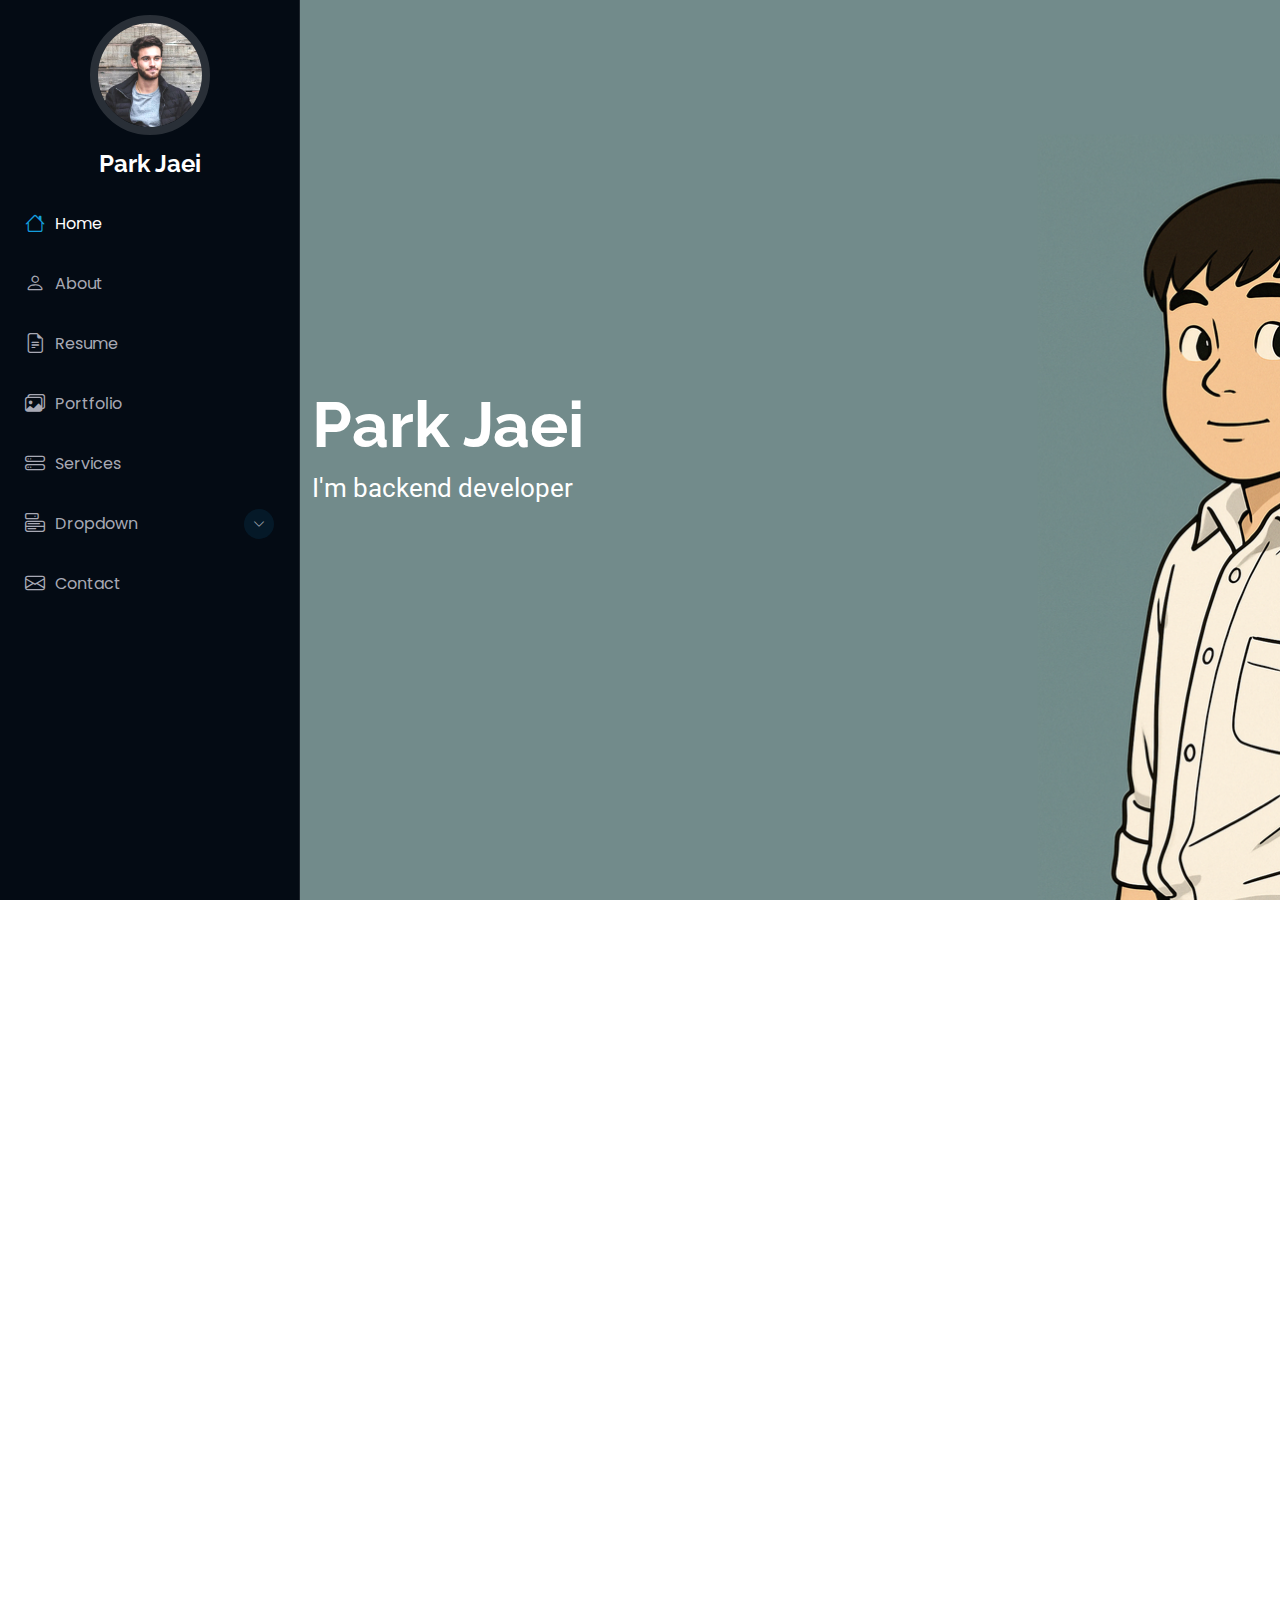
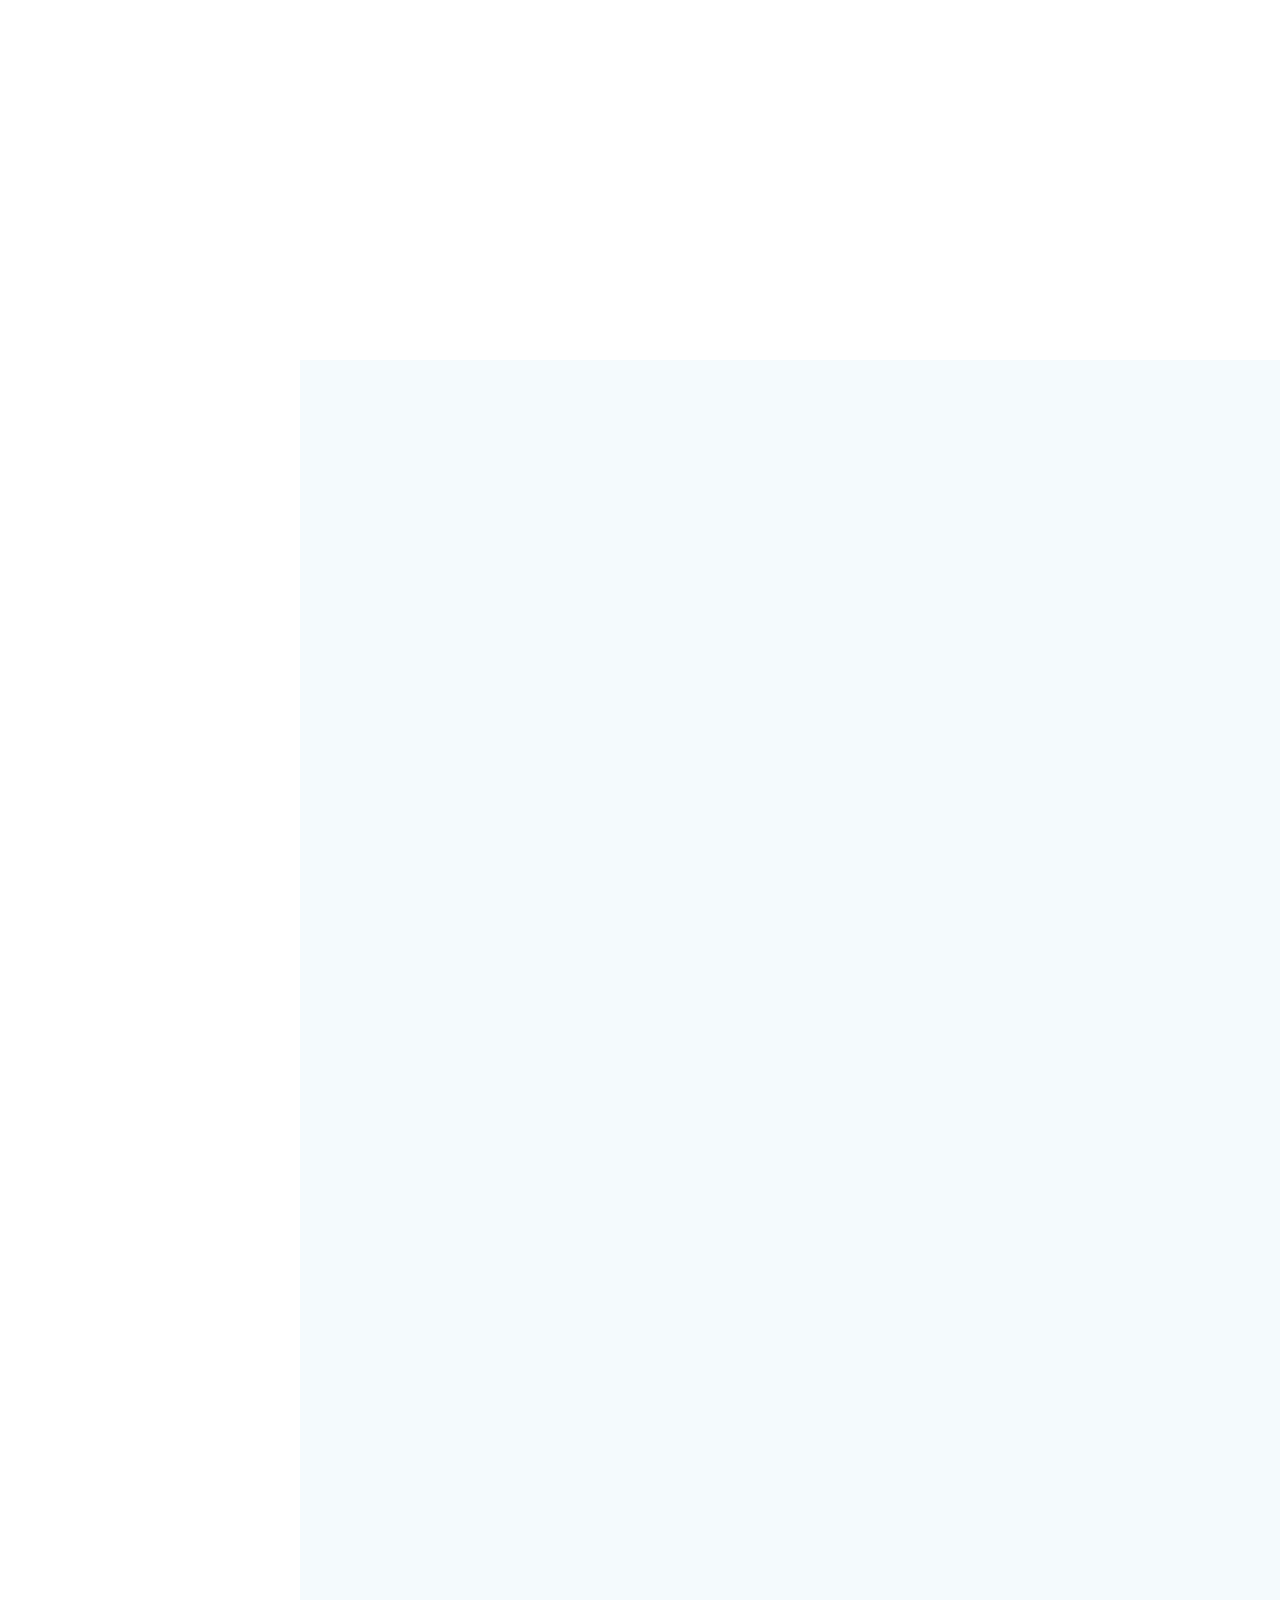
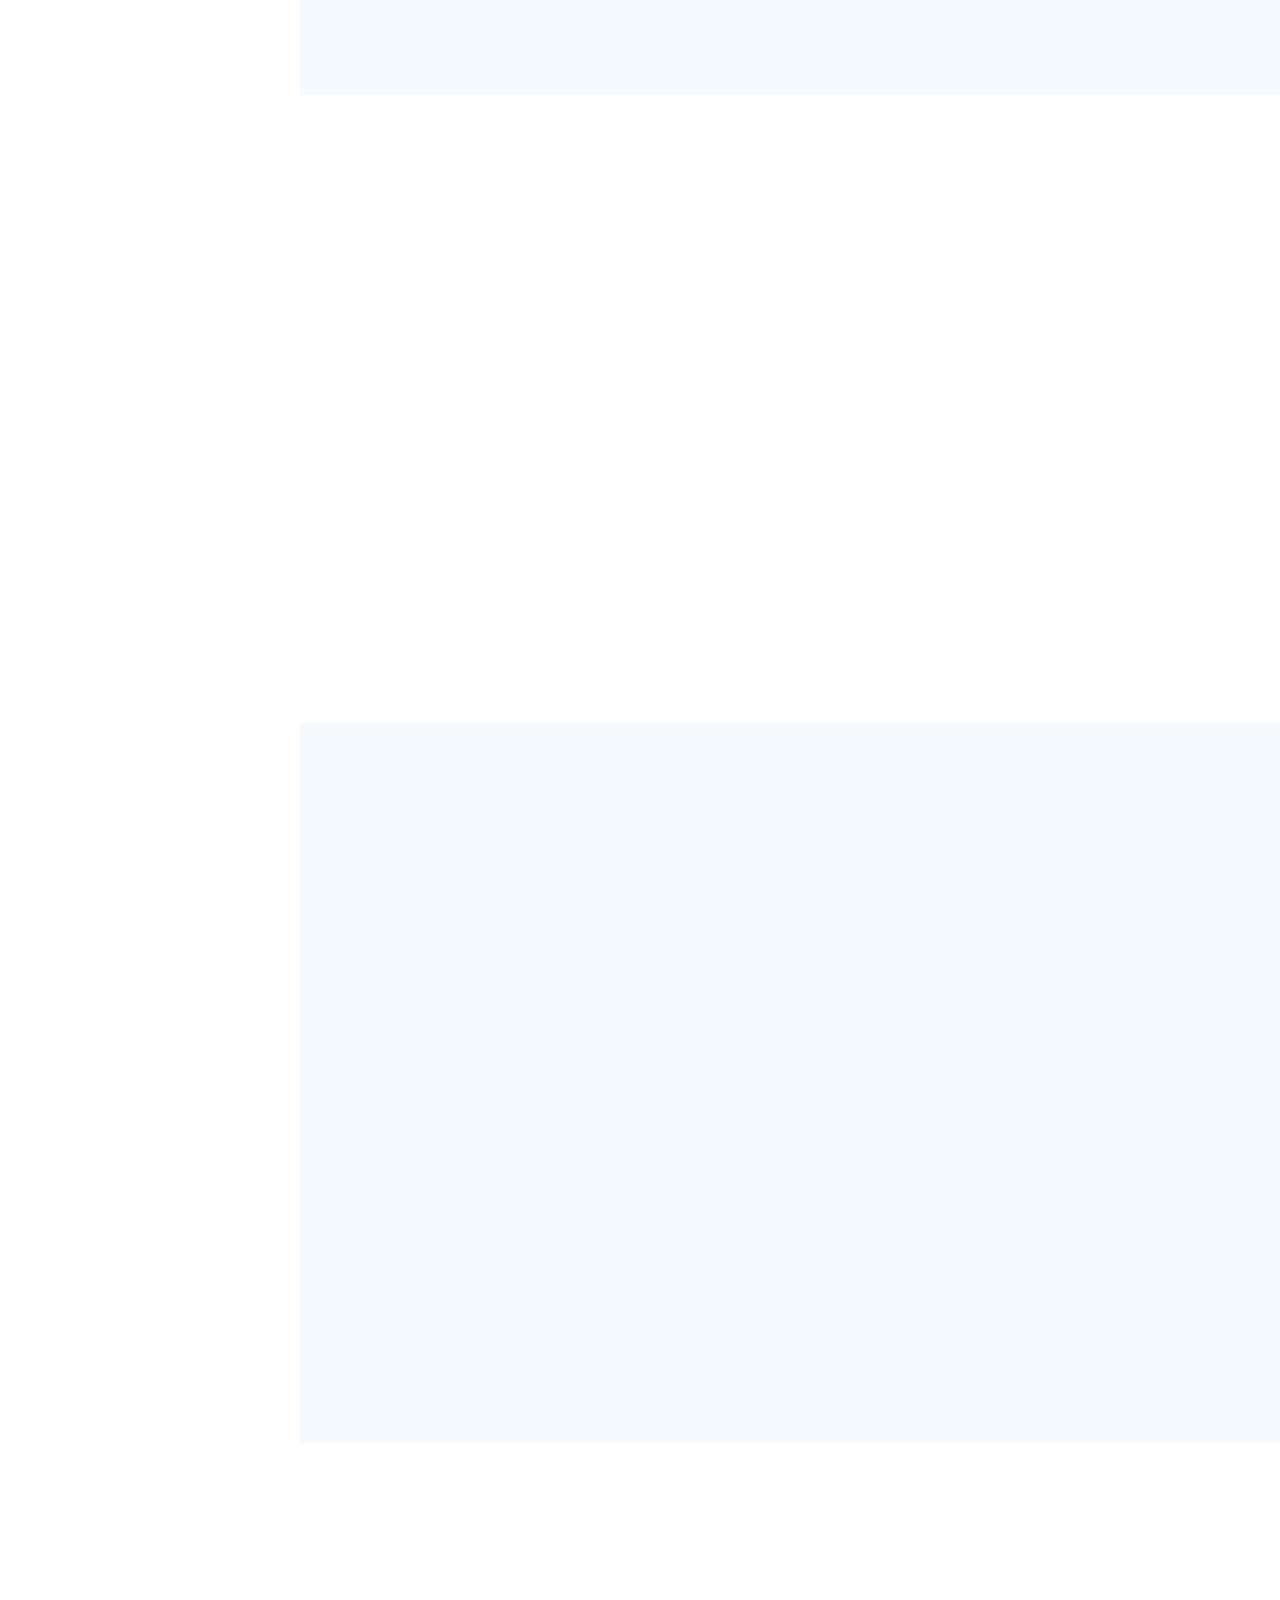
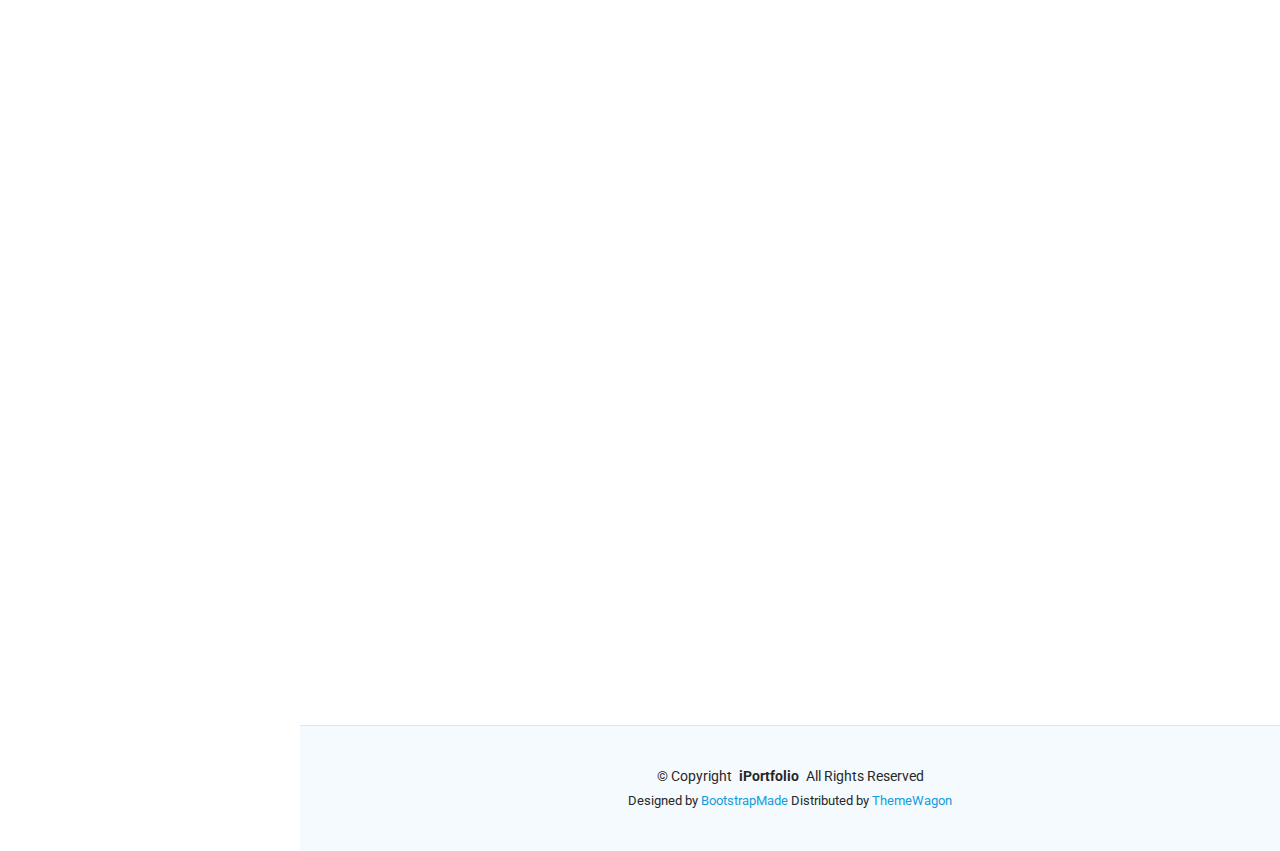
==== index.html @ b0cdedd5 "first commit" ====
<!DOCTYPE html>
<html lang="en">

<head>
  <meta charset="utf-8">
  <meta content="width=device-width, initial-scale=1.0" name="viewport">
  <title>Index - iPortfolio Bootstrap Template</title>
  <meta content="" name="description">
  <meta content="" name="keywords">

  <!-- Favicons -->
  <link href="assets/img/favicon.png" rel="icon">

  <!-- Fonts -->
  <link href="https://fonts.googleapis.com" rel="preconnect">
  <link href="https://fonts.gstatic.com" rel="preconnect" crossorigin>
  <link href="https://fonts.googleapis.com/css2?family=Roboto:ital,wght@0,100;0,300;0,400;0,500;0,700;0,900;1,100;1,300;1,400;1,500;1,700;1,900&family=Poppins:ital,wght@0,100;0,200;0,300;0,400;0,500;0,600;0,700;0,800;0,900;1,100;1,200;1,300;1,400;1,500;1,600;1,700;1,800;1,900&family=Raleway:ital,wght@0,100;0,200;0,300;0,400;0,500;0,600;0,700;0,800;0,900;1,100;1,200;1,300;1,400;1,500;1,600;1,700;1,800;1,900&display=swap" rel="stylesheet">

  <!-- Vendor CSS Files -->
  <link href="assets/vendor/bootstrap/css/bootstrap.min.css" rel="stylesheet">
  <link href="assets/vendor/bootstrap-icons/bootstrap-icons.css" rel="stylesheet">
  <link href="assets/vendor/aos/aos.css" rel="stylesheet">
  <link href="assets/vendor/glightbox/css/glightbox.min.css" rel="stylesheet">
  <link href="assets/vendor/swiper/swiper-bundle.min.css" rel="stylesheet">

  <!-- Main CSS File -->
  <link href="assets/css/main.css" rel="stylesheet">

  <!-- =======================================================
  * Template Name: iPortfolio
  * Template URL: https://bootstrapmade.com/iportfolio-bootstrap-portfolio-websites-template/
  * Updated: Jun 29 2024 with Bootstrap v5.3.3
  * Author: BootstrapMade.com
  * License: https://bootstrapmade.com/license/
  ======================================================== -->
</head>

<body class="index-page">

  <header id="header" class="header dark-background d-flex flex-column">
    <i class="header-toggle d-xl-none bi bi-list"></i>

    <div class="profile-img">
      <img src="assets/img/my-profile-img.jpg" alt="" class="img-fluid rounded-circle">
    </div>

    <a href="index.html" class="logo d-flex align-items-center justify-content-center">
      <!-- Uncomment the line below if you also wish to use an image logo -->
      <!-- <img src="assets/img/logo.png" alt=""> -->
      <h1 class="sitename">Park Jaei</h1>
    </a>

    <!--<div class="social-links text-center">
      <a href="#" class="twitter"><i class="bi bi-twitter-x"></i></a>
      <a href="#" class="facebook"><i class="bi bi-facebook"></i></a>
      <a href="#" class="instagram"><i class="bi bi-instagram"></i></a>
      <a href="#" class="google-plus"><i class="bi bi-skype"></i></a>
      <a href="#" class="linkedin"><i class="bi bi-linkedin"></i></a>
    </div>-->

    <nav id="navmenu" class="navmenu">
      <ul>
        <li><a href="#hero" class="active"><i class="bi bi-house navicon"></i>Home</a></li>
        <li><a href="#about"><i class="bi bi-person navicon"></i> About</a></li>
        <li><a href="#resume"><i class="bi bi-file-earmark-text navicon"></i> Resume</a></li>
        <li><a href="#portfolio"><i class="bi bi-images navicon"></i> Portfolio</a></li>
        <li><a href="#services"><i class="bi bi-hdd-stack navicon"></i> Services</a></li>
        <li class="dropdown"><a href="#"><i class="bi bi-menu-button navicon"></i> <span>Dropdown</span> <i class="bi bi-chevron-down toggle-dropdown"></i></a>
          <ul>
            <li><a href="#">Dropdown 1</a></li>
            <li class="dropdown"><a href="#"><span>Deep Dropdown</span> <i class="bi bi-chevron-down toggle-dropdown"></i></a>
              <ul>
                <li><a href="#">Deep Dropdown 1</a></li>
                <li><a href="#">Deep Dropdown 2</a></li>
                <li><a href="#">Deep Dropdown 3</a></li>
                <li><a href="#">Deep Dropdown 4</a></li>
                <li><a href="#">Deep Dropdown 5</a></li>
              </ul>
            </li>
            <li><a href="#">Dropdown 2</a></li>
            <li><a href="#">Dropdown 3</a></li>
            <li><a href="#">Dropdown 4</a></li>
          </ul>
        </li>
        <li><a href="#contact"><i class="bi bi-envelope navicon"></i> Contact</a></li>
      </ul>
    </nav>

  </header>

  <main class="main">

    <!-- Hero Section -->
    <section id="hero" class="hero section dark-background">

      <img src="assets/img/background.png" alt="" data-aos="" class="">

      <div class="container" data-aos="" data-aos-delay="">
        <h2>Park Jaei</h2>
        <p>I'm backend developer<p>
      </div>

    </section><!-- /Hero Section -->

    <!-- About Section -->
    <section id="about" class="about section">

      <!-- Section Title -->
      <div class="container section-title" data-aos="fade-up">
        <h2>About</h2>
        <p>Magnam dolores commodi suscipit. Necessitatibus eius consequatur ex aliquid fuga eum quidem. Sit sint consectetur velit. Quisquam quos quisquam cupiditate. Et nemo qui impedit suscipit alias ea. Quia fugiat sit in iste officiis commodi quidem hic quas.</p>
      </div><!-- End Section Title -->

      <div class="container" data-aos="fade-up" data-aos-delay="100">

        <div class="row gy-4 justify-content-center">
          <div class="col-lg-4">
            <img src="assets/img/my-profile-img.jpg" class="img-fluid" alt="">
          </div>
          <div class="col-lg-8 content">
            <h2>UI/UX Designer &amp; Web Developer.</h2>
            <p class="fst-italic py-3">
              Lorem ipsum dolor sit amet, consectetur adipiscing elit, sed do eiusmod tempor incididunt ut labore et dolore
              magna aliqua.
            </p>
            <div class="row">
              <div class="col-lg-6">
                <ul>
                  <li><i class="bi bi-chevron-right"></i> <strong>Birthday:</strong> <span>1 May 1995</span></li>
                  <li><i class="bi bi-chevron-right"></i> <strong>Website:</strong> <span>www.example.com</span></li>
                  <li><i class="bi bi-chevron-right"></i> <strong>Phone:</strong> <span>+123 456 7890</span></li>
                  <li><i class="bi bi-chevron-right"></i> <strong>City:</strong> <span>New York, USA</span></li>
                </ul>
              </div>
              <div class="col-lg-6">
                <ul>
                  <li><i class="bi bi-chevron-right"></i> <strong>Age:</strong> <span>30</span></li>
                  <li><i class="bi bi-chevron-right"></i> <strong>Degree:</strong> <span>Master</span></li>
                  <li><i class="bi bi-chevron-right"></i> <strong>Email:</strong> <span>email@example.com</span></li>
                  <li><i class="bi bi-chevron-right"></i> <strong>Freelance:</strong> <span>Available</span></li>
                </ul>
              </div>
            </div>
            <p class="py-3">
              Officiis eligendi itaque labore et dolorum mollitia officiis optio vero. Quisquam sunt adipisci omnis et ut. Nulla accusantium dolor incidunt officia tempore. Et eius omnis.
              Cupiditate ut dicta maxime officiis quidem quia. Sed et consectetur qui quia repellendus itaque neque.
            </p>
          </div>
        </div>

      </div>

    </section><!-- /About Section -->

    <!-- Stats Section -->
    <section id="stats" class="stats section">

      <div class="container" data-aos="fade-up" data-aos-delay="100">

        <div class="row gy-4">

          <div class="col-lg-3 col-md-6">
            <div class="stats-item">
              <i class="bi bi-emoji-smile"></i>
              <span data-purecounter-start="0" data-purecounter-end="232" data-purecounter-duration="1" class="purecounter"></span>
              <p><strong>Happy Clients</strong> <span>consequuntur quae</span></p>
            </div>
          </div><!-- End Stats Item -->

          <div class="col-lg-3 col-md-6">
            <div class="stats-item">
              <i class="bi bi-journal-richtext"></i>
              <span data-purecounter-start="0" data-purecounter-end="521" data-purecounter-duration="1" class="purecounter"></span>
              <p><strong>Projects</strong> <span>adipisci atque cum quia aut</span></p>
            </div>
          </div><!-- End Stats Item -->

          <div class="col-lg-3 col-md-6">
            <div class="stats-item">
              <i class="bi bi-headset"></i>
              <span data-purecounter-start="0" data-purecounter-end="1453" data-purecounter-duration="1" class="purecounter"></span>
              <p><strong>Hours Of Support</strong> <span>aut commodi quaerat</span></p>
            </div>
          </div><!-- End Stats Item -->

          <div class="col-lg-3 col-md-6">
            <div class="stats-item">
              <i class="bi bi-people"></i>
              <span data-purecounter-start="0" data-purecounter-end="32" data-purecounter-duration="1" class="purecounter"></span>
              <p><strong>Hard Workers</strong> <span>rerum asperiores dolor</span></p>
            </div>
          </div><!-- End Stats Item -->

        </div>

      </div>

    </section><!-- /Stats Section -->

    <!-- Skills Section -->
    <section id="skills" class="skills section light-background">

      <!-- Section Title -->
      <div class="container section-title" data-aos="fade-up">
        <h2>Skills</h2>
        <p>Necessitatibus eius consequatur ex aliquid fuga eum quidem sint consectetur velit</p>
      </div><!-- End Section Title -->

      <div class="container" data-aos="fade-up" data-aos-delay="100">

        <div class="row skills-content skills-animation">

          <div class="col-lg-6">

            <div class="progress">
              <span class="skill"><span>HTML</span> <i class="val">100%</i></span>
              <div class="progress-bar-wrap">
                <div class="progress-bar" role="progressbar" aria-valuenow="100" aria-valuemin="0" aria-valuemax="100"></div>
              </div>
            </div><!-- End Skills Item -->

            <div class="progress">
              <span class="skill"><span>CSS</span> <i class="val">90%</i></span>
              <div class="progress-bar-wrap">
                <div class="progress-bar" role="progressbar" aria-valuenow="90" aria-valuemin="0" aria-valuemax="100"></div>
              </div>
            </div><!-- End Skills Item -->

            <div class="progress">
              <span class="skill"><span>JavaScript</span> <i class="val">75%</i></span>
              <div class="progress-bar-wrap">
                <div class="progress-bar" role="progressbar" aria-valuenow="75" aria-valuemin="0" aria-valuemax="100"></div>
              </div>
            </div><!-- End Skills Item -->

          </div>

          <div class="col-lg-6">

            <div class="progress">
              <span class="skill"><span>PHP</span> <i class="val">80%</i></span>
              <div class="progress-bar-wrap">
                <div class="progress-bar" role="progressbar" aria-valuenow="80" aria-valuemin="0" aria-valuemax="100"></div>
              </div>
            </div><!-- End Skills Item -->

            <div class="progress">
              <span class="skill"><span>WordPress/CMS</span> <i class="val">90%</i></span>
              <div class="progress-bar-wrap">
                <div class="progress-bar" role="progressbar" aria-valuenow="90" aria-valuemin="0" aria-valuemax="100"></div>
              </div>
            </div><!-- End Skills Item -->

            <div class="progress">
              <span class="skill"><span>Photoshop</span> <i class="val">55%</i></span>
              <div class="progress-bar-wrap">
                <div class="progress-bar" role="progressbar" aria-valuenow="55" aria-valuemin="0" aria-valuemax="100"></div>
              </div>
            </div><!-- End Skills Item -->

          </div>

        </div>

      </div>

    </section><!-- /Skills Section -->

    <!-- Resume Section -->
    <section id="resume" class="resume section">

      <!-- Section Title -->
      <div class="container section-title" data-aos="fade-up">
        <h2>Resume</h2>
        <p>Magnam dolores commodi suscipit. Necessitatibus eius consequatur ex aliquid fuga eum quidem. Sit sint consectetur velit. Quisquam quos quisquam cupiditate. Et nemo qui impedit suscipit alias ea. Quia fugiat sit in iste officiis commodi quidem hic quas.</p>
      </div><!-- End Section Title -->

      <div class="container">

        <div class="row">

          <div class="col-lg-6" data-aos="fade-up" data-aos-delay="100">
            <h3 class="resume-title">Sumary</h3>

            <div class="resume-item pb-0">
              <h4>Brandon Johnson</h4>
              <p><em>Innovative and deadline-driven Graphic Designer with 3+ years of experience designing and developing user-centered digital/print marketing material from initial concept to final, polished deliverable.</em></p>
              <ul>
                <li>Portland par 127,Orlando, FL</li>
                <li>(123) 456-7891</li>
                <li>alice.barkley@example.com</li>
              </ul>
            </div><!-- Edn Resume Item -->

            <h3 class="resume-title">Education</h3>
            <div class="resume-item">
              <h4>Master of Fine Arts &amp; Graphic Design</h4>
              <h5>2015 - 2016</h5>
              <p><em>Rochester Institute of Technology, Rochester, NY</em></p>
              <p>Qui deserunt veniam. Et sed aliquam labore tempore sed quisquam iusto autem sit. Ea vero voluptatum qui ut dignissimos deleniti nerada porti sand markend</p>
            </div><!-- Edn Resume Item -->

            <div class="resume-item">
              <h4>Bachelor of Fine Arts &amp; Graphic Design</h4>
              <h5>2010 - 2014</h5>
              <p><em>Rochester Institute of Technology, Rochester, NY</em></p>
              <p>Quia nobis sequi est occaecati aut. Repudiandae et iusto quae reiciendis et quis Eius vel ratione eius unde vitae rerum voluptates asperiores voluptatem Earum molestiae consequatur neque etlon sader mart dila</p>
            </div><!-- Edn Resume Item -->

          </div>

          <div class="col-lg-6" data-aos="fade-up" data-aos-delay="200">
            <h3 class="resume-title">Professional Experience</h3>
            <div class="resume-item">
              <h4>Senior graphic design specialist</h4>
              <h5>2019 - Present</h5>
              <p><em>Experion, New York, NY </em></p>
              <ul>
                <li>Lead in the design, development, and implementation of the graphic, layout, and production communication materials</li>
                <li>Delegate tasks to the 7 members of the design team and provide counsel on all aspects of the project. </li>
                <li>Supervise the assessment of all graphic materials in order to ensure quality and accuracy of the design</li>
                <li>Oversee the efficient use of production project budgets ranging from $2,000 - $25,000</li>
              </ul>
            </div><!-- Edn Resume Item -->

            <div class="resume-item">
              <h4>Graphic design specialist</h4>
              <h5>2017 - 2018</h5>
              <p><em>Stepping Stone Advertising, New York, NY</em></p>
              <ul>
                <li>Developed numerous marketing programs (logos, brochures,infographics, presentations, and advertisements).</li>
                <li>Managed up to 5 projects or tasks at a given time while under pressure</li>
                <li>Recommended and consulted with clients on the most appropriate graphic design</li>
                <li>Created 4+ design presentations and proposals a month for clients and account managers</li>
              </ul>
            </div><!-- Edn Resume Item -->

          </div>

        </div>

      </div>

    </section><!-- /Resume Section -->

    <!-- Portfolio Section -->
    <section id="portfolio" class="portfolio section light-background">

      <!-- Section Title -->
      <div class="container section-title" data-aos="fade-up">
        <h2>Portfolio</h2>
        <p>Magnam dolores commodi suscipit. Necessitatibus eius consequatur ex aliquid fuga eum quidem. Sit sint consectetur velit. Quisquam quos quisquam cupiditate. Et nemo qui impedit suscipit alias ea. Quia fugiat sit in iste officiis commodi quidem hic quas.</p>
      </div><!-- End Section Title -->

      <div class="container">

        <div class="isotope-layout" data-default-filter="*" data-layout="masonry" data-sort="original-order">

          <ul class="portfolio-filters isotope-filters" data-aos="fade-up" data-aos-delay="100">
            <li data-filter="*" class="filter-active">All</li>
            <li data-filter=".filter-app">App</li>
            <li data-filter=".filter-product">Product</li>
            <li data-filter=".filter-branding">Branding</li>
            <li data-filter=".filter-books">Books</li>
          </ul><!-- End Portfolio Filters -->

          <div class="row gy-4 isotope-container" data-aos="fade-up" data-aos-delay="200">

            <div class="col-lg-4 col-md-6 portfolio-item isotope-item filter-app">
              <div class="portfolio-content h-100">
                <img src="assets/img/portfolio/app-1.jpg" class="img-fluid" alt="">
                <div class="portfolio-info">
                  <h4>App 1</h4>
                  <p>Lorem ipsum, dolor sit amet consectetur</p>
                  <a href="assets/img/portfolio/app-1.jpg" title="App 1" data-gallery="portfolio-gallery-app" class="glightbox preview-link"><i class="bi bi-zoom-in"></i></a>
                  <a href="portfolio-details.html" title="More Details" class="details-link"><i class="bi bi-link-45deg"></i></a>
                </div>
              </div>
            </div><!-- End Portfolio Item -->

            <div class="col-lg-4 col-md-6 portfolio-item isotope-item filter-product">
              <div class="portfolio-content h-100">
                <img src="assets/img/portfolio/product-1.jpg" class="img-fluid" alt="">
                <div class="portfolio-info">
                  <h4>Product 1</h4>
                  <p>Lorem ipsum, dolor sit amet consectetur</p>
                  <a href="assets/img/portfolio/product-1.jpg" title="Product 1" data-gallery="portfolio-gallery-product" class="glightbox preview-link"><i class="bi bi-zoom-in"></i></a>
                  <a href="portfolio-details.html" title="More Details" class="details-link"><i class="bi bi-link-45deg"></i></a>
                </div>
              </div>
            </div><!-- End Portfolio Item -->

            <div class="col-lg-4 col-md-6 portfolio-item isotope-item filter-branding">
              <div class="portfolio-content h-100">
                <img src="assets/img/portfolio/branding-1.jpg" class="img-fluid" alt="">
                <div class="portfolio-info">
                  <h4>Branding 1</h4>
                  <p>Lorem ipsum, dolor sit amet consectetur</p>
                  <a href="assets/img/portfolio/branding-1.jpg" title="Branding 1" data-gallery="portfolio-gallery-branding" class="glightbox preview-link"><i class="bi bi-zoom-in"></i></a>
                  <a href="portfolio-details.html" title="More Details" class="details-link"><i class="bi bi-link-45deg"></i></a>
                </div>
              </div>
            </div><!-- End Portfolio Item -->

            <div class="col-lg-4 col-md-6 portfolio-item isotope-item filter-books">
              <div class="portfolio-content h-100">
                <img src="assets/img/portfolio/books-1.jpg" class="img-fluid" alt="">
                <div class="portfolio-info">
                  <h4>Books 1</h4>
                  <p>Lorem ipsum, dolor sit amet consectetur</p>
                  <a href="assets/img/portfolio/books-1.jpg" title="Branding 1" data-gallery="portfolio-gallery-book" class="glightbox preview-link"><i class="bi bi-zoom-in"></i></a>
                  <a href="portfolio-details.html" title="More Details" class="details-link"><i class="bi bi-link-45deg"></i></a>
                </div>
              </div>
            </div><!-- End Portfolio Item -->

            <div class="col-lg-4 col-md-6 portfolio-item isotope-item filter-app">
              <div class="portfolio-content h-100">
                <img src="assets/img/portfolio/app-2.jpg" class="img-fluid" alt="">
                <div class="portfolio-info">
                  <h4>App 2</h4>
                  <p>Lorem ipsum, dolor sit amet consectetur</p>
                  <a href="assets/img/portfolio/app-2.jpg" title="App 2" data-gallery="portfolio-gallery-app" class="glightbox preview-link"><i class="bi bi-zoom-in"></i></a>
                  <a href="portfolio-details.html" title="More Details" class="details-link"><i class="bi bi-link-45deg"></i></a>
                </div>
              </div>
            </div><!-- End Portfolio Item -->

            <div class="col-lg-4 col-md-6 portfolio-item isotope-item filter-product">
              <div class="portfolio-content h-100">
                <img src="assets/img/portfolio/product-2.jpg" class="img-fluid" alt="">
                <div class="portfolio-info">
                  <h4>Product 2</h4>
                  <p>Lorem ipsum, dolor sit amet consectetur</p>
                  <a href="assets/img/portfolio/product-2.jpg" title="Product 2" data-gallery="portfolio-gallery-product" class="glightbox preview-link"><i class="bi bi-zoom-in"></i></a>
                  <a href="portfolio-details.html" title="More Details" class="details-link"><i class="bi bi-link-45deg"></i></a>
                </div>
              </div>
            </div><!-- End Portfolio Item -->

            <div class="col-lg-4 col-md-6 portfolio-item isotope-item filter-branding">
              <div class="portfolio-content h-100">
                <img src="assets/img/portfolio/branding-2.jpg" class="img-fluid" alt="">
                <div class="portfolio-info">
                  <h4>Branding 2</h4>
                  <p>Lorem ipsum, dolor sit amet consectetur</p>
                  <a href="assets/img/portfolio/branding-2.jpg" title="Branding 2" data-gallery="portfolio-gallery-branding" class="glightbox preview-link"><i class="bi bi-zoom-in"></i></a>
                  <a href="portfolio-details.html" title="More Details" class="details-link"><i class="bi bi-link-45deg"></i></a>
                </div>
              </div>
            </div><!-- End Portfolio Item -->

            <div class="col-lg-4 col-md-6 portfolio-item isotope-item filter-books">
              <div class="portfolio-content h-100">
                <img src="assets/img/portfolio/books-2.jpg" class="img-fluid" alt="">
                <div class="portfolio-info">
                  <h4>Books 2</h4>
                  <p>Lorem ipsum, dolor sit amet consectetur</p>
                  <a href="assets/img/portfolio/books-2.jpg" title="Branding 2" data-gallery="portfolio-gallery-book" class="glightbox preview-link"><i class="bi bi-zoom-in"></i></a>
                  <a href="portfolio-details.html" title="More Details" class="details-link"><i class="bi bi-link-45deg"></i></a>
                </div>
              </div>
            </div><!-- End Portfolio Item -->

            <div class="col-lg-4 col-md-6 portfolio-item isotope-item filter-app">
              <div class="portfolio-content h-100">
                <img src="assets/img/portfolio/app-3.jpg" class="img-fluid" alt="">
                <div class="portfolio-info">
                  <h4>App 3</h4>
                  <p>Lorem ipsum, dolor sit amet consectetur</p>
                  <a href="assets/img/portfolio/app-3.jpg" title="App 3" data-gallery="portfolio-gallery-app" class="glightbox preview-link"><i class="bi bi-zoom-in"></i></a>
                  <a href="portfolio-details.html" title="More Details" class="details-link"><i class="bi bi-link-45deg"></i></a>
                </div>
              </div>
            </div><!-- End Portfolio Item -->

            <div class="col-lg-4 col-md-6 portfolio-item isotope-item filter-product">
              <div class="portfolio-content h-100">
                <img src="assets/img/portfolio/product-3.jpg" class="img-fluid" alt="">
                <div class="portfolio-info">
                  <h4>Product 3</h4>
                  <p>Lorem ipsum, dolor sit amet consectetur</p>
                  <a href="assets/img/portfolio/product-3.jpg" title="Product 3" data-gallery="portfolio-gallery-product" class="glightbox preview-link"><i class="bi bi-zoom-in"></i></a>
                  <a href="portfolio-details.html" title="More Details" class="details-link"><i class="bi bi-link-45deg"></i></a>
                </div>
              </div>
            </div><!-- End Portfolio Item -->

            <div class="col-lg-4 col-md-6 portfolio-item isotope-item filter-branding">
              <div class="portfolio-content h-100">
                <img src="assets/img/portfolio/branding-3.jpg" class="img-fluid" alt="">
                <div class="portfolio-info">
                  <h4>Branding 3</h4>
                  <p>Lorem ipsum, dolor sit amet consectetur</p>
                  <a href="assets/img/portfolio/branding-3.jpg" title="Branding 2" data-gallery="portfolio-gallery-branding" class="glightbox preview-link"><i class="bi bi-zoom-in"></i></a>
                  <a href="portfolio-details.html" title="More Details" class="details-link"><i class="bi bi-link-45deg"></i></a>
                </div>
              </div>
            </div><!-- End Portfolio Item -->

            <div class="col-lg-4 col-md-6 portfolio-item isotope-item filter-books">
              <div class="portfolio-content h-100">
                <img src="assets/img/portfolio/books-3.jpg" class="img-fluid" alt="">
                <div class="portfolio-info">
                  <h4>Books 3</h4>
                  <p>Lorem ipsum, dolor sit amet consectetur</p>
                  <a href="assets/img/portfolio/books-3.jpg" title="Branding 3" data-gallery="portfolio-gallery-book" class="glightbox preview-link"><i class="bi bi-zoom-in"></i></a>
                  <a href="portfolio-details.html" title="More Details" class="details-link"><i class="bi bi-link-45deg"></i></a>
                </div>
              </div>
            </div><!-- End Portfolio Item -->

          </div><!-- End Portfolio Container -->

        </div>

      </div>

    </section><!-- /Portfolio Section -->

    <!-- Services Section -->
    <section id="services" class="services section">

      <!-- Section Title -->
      <div class="container section-title" data-aos="fade-up">
        <h2>Services</h2>
        <p>Magnam dolores commodi suscipit. Necessitatibus eius consequatur ex aliquid fuga eum quidem. Sit sint consectetur velit. Quisquam quos quisquam cupiditate. Et nemo qui impedit suscipit alias ea. Quia fugiat sit in iste officiis commodi quidem hic quas.</p>
      </div><!-- End Section Title -->

      <div class="container">

        <div class="row gy-4">

          <div class="col-lg-4 col-md-6 service-item d-flex" data-aos="fade-up" data-aos-delay="100">
            <div class="icon flex-shrink-0"><i class="bi bi-briefcase"></i></div>
            <div>
              <h4 class="title"><a href="service-details.html" class="stretched-link">Lorem Ipsum</a></h4>
              <p class="description">Voluptatum deleniti atque corrupti quos dolores et quas molestias excepturi sint occaecati cupiditate non provident</p>
            </div>
          </div>
          <!-- End Service Item -->

          <div class="col-lg-4 col-md-6 service-item d-flex" data-aos="fade-up" data-aos-delay="200">
            <div class="icon flex-shrink-0"><i class="bi bi-card-checklist"></i></div>
            <div>
              <h4 class="title"><a href="service-details.html" class="stretched-link">Dolor Sitema</a></h4>
              <p class="description">Minim veniam, quis nostrud exercitation ullamco laboris nisi ut aliquip ex ea commodo consequat tarad limino ata</p>
            </div>
          </div><!-- End Service Item -->

          <div class="col-lg-4 col-md-6 service-item d-flex" data-aos="fade-up" data-aos-delay="300">
            <div class="icon flex-shrink-0"><i class="bi bi-bar-chart"></i></div>
            <div>
              <h4 class="title"><a href="service-details.html" class="stretched-link">Sed ut perspiciatis</a></h4>
              <p class="description">Duis aute irure dolor in reprehenderit in voluptate velit esse cillum dolore eu fugiat nulla pariatur</p>
            </div>
          </div><!-- End Service Item -->

          <div class="col-lg-4 col-md-6 service-item d-flex" data-aos="fade-up" data-aos-delay="400">
            <div class="icon flex-shrink-0"><i class="bi bi-binoculars"></i></div>
            <div>
              <h4 class="title"><a href="service-details.html" class="stretched-link">Magni Dolores</a></h4>
              <p class="description">Excepteur sint occaecat cupidatat non proident, sunt in culpa qui officia deserunt mollit anim id est laborum</p>
            </div>
          </div><!-- End Service Item -->

          <div class="col-lg-4 col-md-6 service-item d-flex" data-aos="fade-up" data-aos-delay="500">
            <div class="icon flex-shrink-0"><i class="bi bi-brightness-high"></i></div>
            <div>
              <h4 class="title"><a href="service-details.html" class="stretched-link">Nemo Enim</a></h4>
              <p class="description">At vero eos et accusamus et iusto odio dignissimos ducimus qui blanditiis praesentium voluptatum deleniti atque</p>
            </div>
          </div><!-- End Service Item -->

          <div class="col-lg-4 col-md-6 service-item d-flex" data-aos="fade-up" data-aos-delay="600">
            <div class="icon flex-shrink-0"><i class="bi bi-calendar4-week"></i></div>
            <div>
              <h4 class="title"><a href="service-details.html" class="stretched-link">Eiusmod Tempor</a></h4>
              <p class="description">Et harum quidem rerum facilis est et expedita distinctio. Nam libero tempore, cum soluta nobis est eligendi</p>
            </div>
          </div><!-- End Service Item -->

        </div>

      </div>

    </section><!-- /Services Section -->

    <!-- Testimonials Section -->
    <section id="testimonials" class="testimonials section light-background">

      <!-- Section Title -->
      <div class="container section-title" data-aos="fade-up">
        <h2>Testimonials</h2>
        <p>Necessitatibus eius consequatur ex aliquid fuga eum quidem sint consectetur velit</p>
      </div><!-- End Section Title -->

      <div class="container" data-aos="fade-up" data-aos-delay="100">

        <div class="swiper init-swiper">
          <script type="application/json" class="swiper-config">
            {
              "loop": true,
              "speed": 600,
              "autoplay": {
                "delay": 5000
              },
              "slidesPerView": "auto",
              "pagination": {
                "el": ".swiper-pagination",
                "type": "bullets",
                "clickable": true
              },
              "breakpoints": {
                "320": {
                  "slidesPerView": 1,
                  "spaceBetween": 40
                },
                "1200": {
                  "slidesPerView": 3,
                  "spaceBetween": 1
                }
              }
            }
          </script>
          <div class="swiper-wrapper">

            <div class="swiper-slide">
              <div class="testimonial-item">
                <p>
                  <i class="bi bi-quote quote-icon-left"></i>
                  <span>Proin iaculis purus consequat sem cure digni ssim donec porttitora entum suscipit rhoncus. Accusantium quam, ultricies eget id, aliquam eget nibh et. Maecen aliquam, risus at semper.</span>
                  <i class="bi bi-quote quote-icon-right"></i>
                </p>
                <img src="assets/img/testimonials/testimonials-1.jpg" class="testimonial-img" alt="">
                <h3>Saul Goodman</h3>
                <h4>Ceo &amp; Founder</h4>
              </div>
            </div><!-- End testimonial item -->

            <div class="swiper-slide">
              <div class="testimonial-item">
                <p>
                  <i class="bi bi-quote quote-icon-left"></i>
                  <span>Export tempor illum tamen malis malis eram quae irure esse labore quem cillum quid malis quorum velit fore eram velit sunt aliqua noster fugiat irure amet legam anim culpa.</span>
                  <i class="bi bi-quote quote-icon-right"></i>
                </p>
                <img src="assets/img/testimonials/testimonials-2.jpg" class="testimonial-img" alt="">
                <h3>Sara Wilsson</h3>
                <h4>Designer</h4>
              </div>
            </div><!-- End testimonial item -->

            <div class="swiper-slide">
              <div class="testimonial-item">
                <p>
                  <i class="bi bi-quote quote-icon-left"></i>
                  <span>Enim nisi quem export duis labore cillum quae magna enim sint quorum nulla quem veniam duis minim tempor labore quem eram duis noster aute amet eram fore quis sint minim.</span>
                  <i class="bi bi-quote quote-icon-right"></i>
                </p>
                <img src="assets/img/testimonials/testimonials-3.jpg" class="testimonial-img" alt="">
                <h3>Jena Karlis</h3>
                <h4>Store Owner</h4>
              </div>
            </div><!-- End testimonial item -->

            <div class="swiper-slide">
              <div class="testimonial-item">
                <p>
                  <i class="bi bi-quote quote-icon-left"></i>
                  <span>Fugiat enim eram quae cillum dolore dolor amet nulla culpa multos export minim fugiat dolor enim duis veniam ipsum anim magna sunt elit fore quem dolore labore illum veniam.</span>
                  <i class="bi bi-quote quote-icon-right"></i>
                </p>
                <img src="assets/img/testimonials/testimonials-4.jpg" class="testimonial-img" alt="">
                <h3>Matt Brandon</h3>
                <h4>Freelancer</h4>
              </div>
            </div><!-- End testimonial item -->

            <div class="swiper-slide">
              <div class="testimonial-item">
                <p>
                  <i class="bi bi-quote quote-icon-left"></i>
                  <span>Quis quorum aliqua sint quem legam fore sunt eram irure aliqua veniam tempor noster veniam sunt culpa nulla illum cillum fugiat legam esse veniam culpa fore nisi cillum quid.</span>
                  <i class="bi bi-quote quote-icon-right"></i>
                </p>
                <img src="assets/img/testimonials/testimonials-5.jpg" class="testimonial-img" alt="">
                <h3>John Larson</h3>
                <h4>Entrepreneur</h4>
              </div>
            </div><!-- End testimonial item -->

          </div>
          <div class="swiper-pagination"></div>
        </div>

      </div>

    </section><!-- /Testimonials Section -->

    <!-- Contact Section -->
    <section id="contact" class="contact section">

      <!-- Section Title -->
      <div class="container section-title" data-aos="fade-up">
        <h2>Contact</h2>
        <p>Necessitatibus eius consequatur ex aliquid fuga eum quidem sint consectetur velit</p>
      </div><!-- End Section Title -->

      <div class="container" data-aos="fade-up" data-aos-delay="100">

        <div class="row gy-4">

          <div class="col-lg-5">

            <div class="info-wrap">
              <div class="info-item d-flex" data-aos="fade-up" data-aos-delay="200">
                <i class="bi bi-geo-alt flex-shrink-0"></i>
                <div>
                  <h3>Address</h3>
                  <p>A108 Adam Street, New York, NY 535022</p>
                </div>
              </div><!-- End Info Item -->

              <div class="info-item d-flex" data-aos="fade-up" data-aos-delay="300">
                <i class="bi bi-telephone flex-shrink-0"></i>
                <div>
                  <h3>Call Us</h3>
                  <p>+1 5589 55488 55</p>
                </div>
              </div><!-- End Info Item -->

              <div class="info-item d-flex" data-aos="fade-up" data-aos-delay="400">
                <i class="bi bi-envelope flex-shrink-0"></i>
                <div>
                  <h3>Email Us</h3>
                  <p>info@example.com</p>
                </div>
              </div><!-- End Info Item -->

              <iframe src="https://www.google.com/maps/embed?pb=!1m14!1m8!1m3!1d48389.78314118045!2d-74.006138!3d40.710059!3m2!1i1024!2i768!4f13.1!3m3!1m2!1s0x89c25a22a3bda30d%3A0xb89d1fe6bc499443!2sDowntown%20Conference%20Center!5e0!3m2!1sen!2sus!4v1676961268712!5m2!1sen!2sus" frameborder="0" style="border:0; width: 100%; height: 270px;" allowfullscreen="" loading="lazy" referrerpolicy="no-referrer-when-downgrade"></iframe>
            </div>
          </div>

          <div class="col-lg-7">
            <form action="forms/contact.php" method="post" class="php-email-form" data-aos="fade-up" data-aos-delay="200">
              <div class="row gy-4">

                <div class="col-md-6">
                  <label for="name-field" class="pb-2">Your Name</label>
                  <input type="text" name="name" id="name-field" class="form-control" required="">
                </div>

                <div class="col-md-6">
                  <label for="email-field" class="pb-2">Your Email</label>
                  <input type="email" class="form-control" name="email" id="email-field" required="">
                </div>

                <div class="col-md-12">
                  <label for="subject-field" class="pb-2">Subject</label>
                  <input type="text" class="form-control" name="subject" id="subject-field" required="">
                </div>

                <div class="col-md-12">
                  <label for="message-field" class="pb-2">Message</label>
                  <textarea class="form-control" name="message" rows="10" id="message-field" required=""></textarea>
                </div>

                <div class="col-md-12 text-center">
                  <div class="loading">Loading</div>
                  <div class="error-message"></div>
                  <div class="sent-message">Your message has been sent. Thank you!</div>

                  <button type="submit">Send Message</button>
                </div>

              </div>
            </form>
          </div><!-- End Contact Form -->

        </div>

      </div>

    </section><!-- /Contact Section -->

  </main>

  <footer id="footer" class="footer position-relative light-background">

    <div class="container">
      <div class="copyright text-center ">
        <p>© <span>Copyright</span> <strong class="px-1 sitename">iPortfolio</strong> <span>All Rights Reserved</span></p>
      </div>
      <div class="credits">
        <!-- All the links in the footer should remain intact. -->
        <!-- You can delete the links only if you've purchased the pro version. -->
        <!-- Licensing information: https://bootstrapmade.com/license/ -->
        <!-- Purchase the pro version with working PHP/AJAX contact form: [buy-url] -->
        Designed by <a href="https://bootstrapmade.com/">BootstrapMade</a> Distributed by <a href="https://themewagon.com">ThemeWagon</a>
      </div>
    </div>

  </footer>

  <!-- Scroll Top -->
  <a href="#" id="scroll-top" class="scroll-top d-flex align-items-center justify-content-center"><i class="bi bi-arrow-up-short"></i></a>

  <!-- Preloader -->
  <div id="preloader"></div>

  <!-- Vendor JS Files -->
  <script src="assets/vendor/bootstrap/js/bootstrap.bundle.min.js"></script>
  <script src="assets/vendor/php-email-form/validate.js"></script>
  <script src="assets/vendor/aos/aos.js"></script>
  <script src="assets/vendor/typed.js/typed.umd.js"></script>
  <script src="assets/vendor/purecounter/purecounter_vanilla.js"></script>
  <script src="assets/vendor/waypoints/noframework.waypoints.js"></script>
  <script src="assets/vendor/glightbox/js/glightbox.min.js"></script>
  <script src="assets/vendor/imagesloaded/imagesloaded.pkgd.min.js"></script>
  <script src="assets/vendor/isotope-layout/isotope.pkgd.min.js"></script>
  <script src="assets/vendor/swiper/swiper-bundle.min.js"></script>

  <!-- Main JS File -->
  <script src="assets/js/main.js"></script>

</body>

</html>
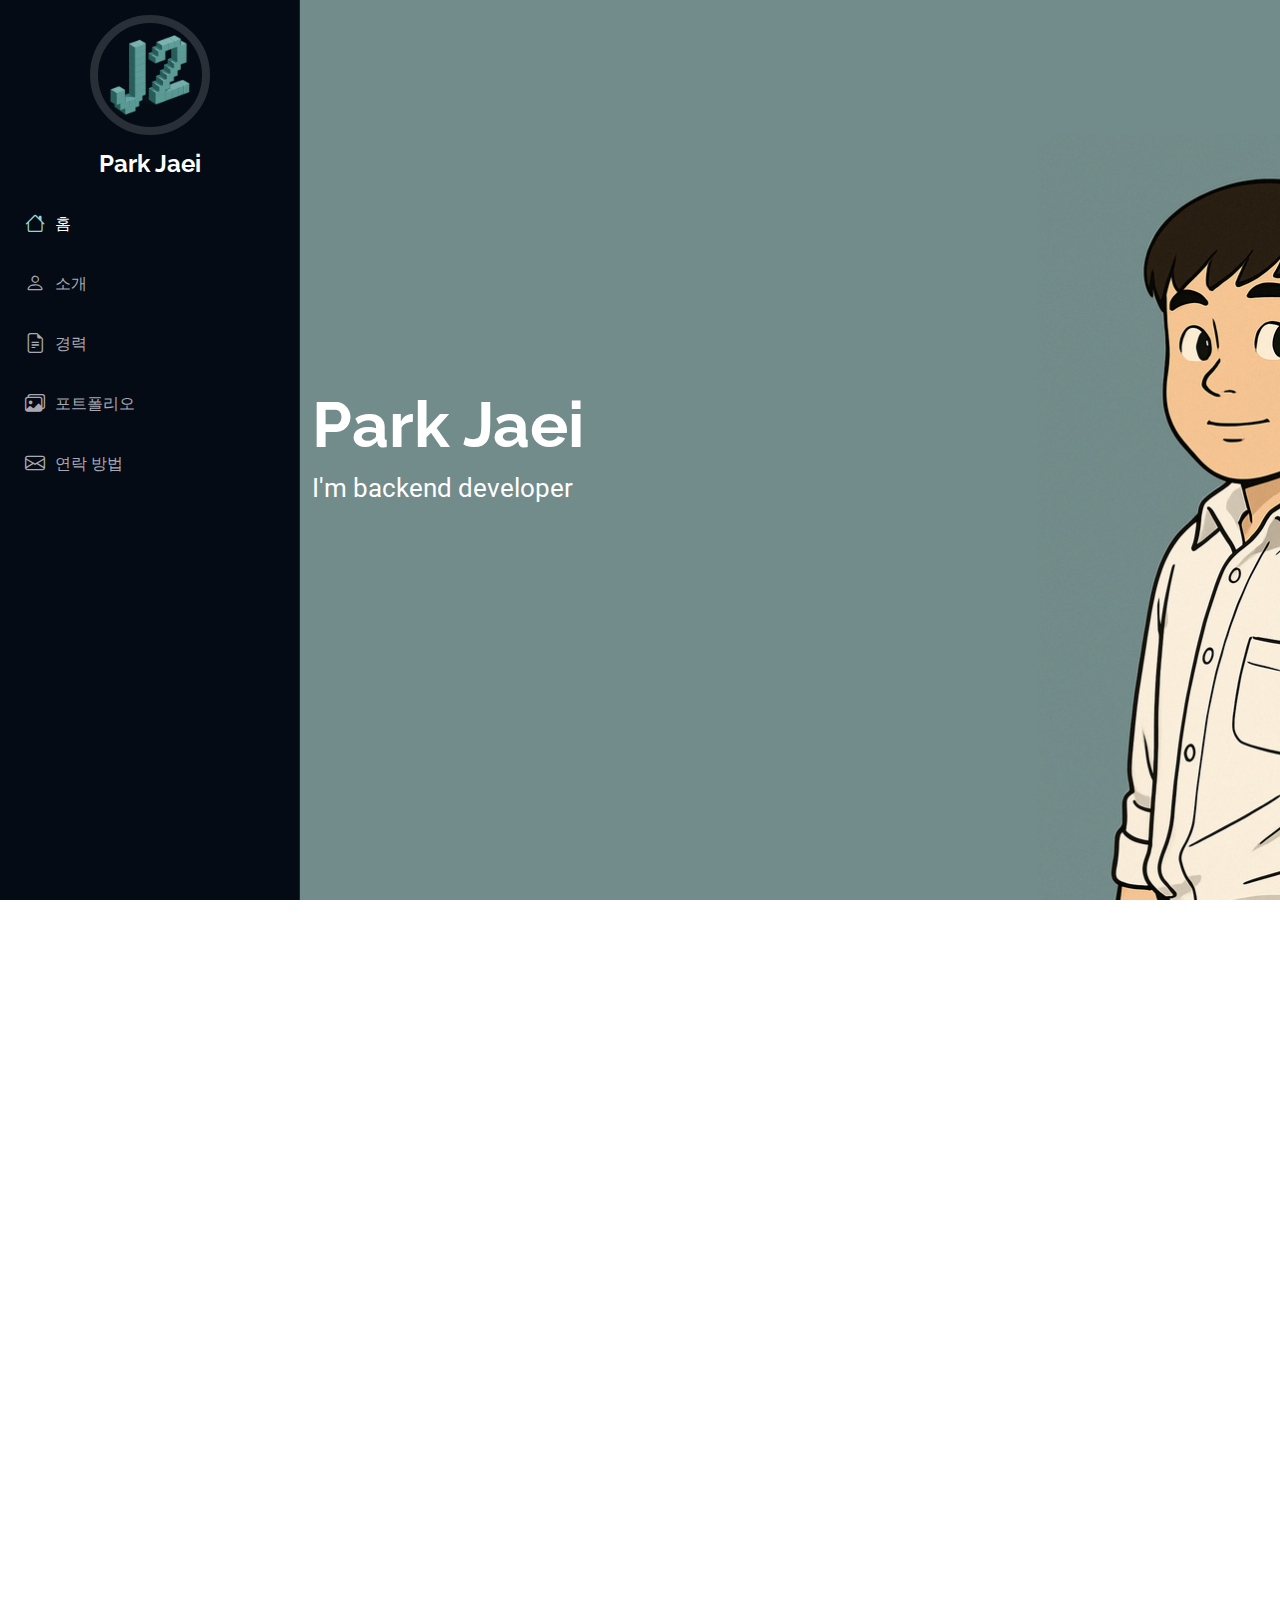
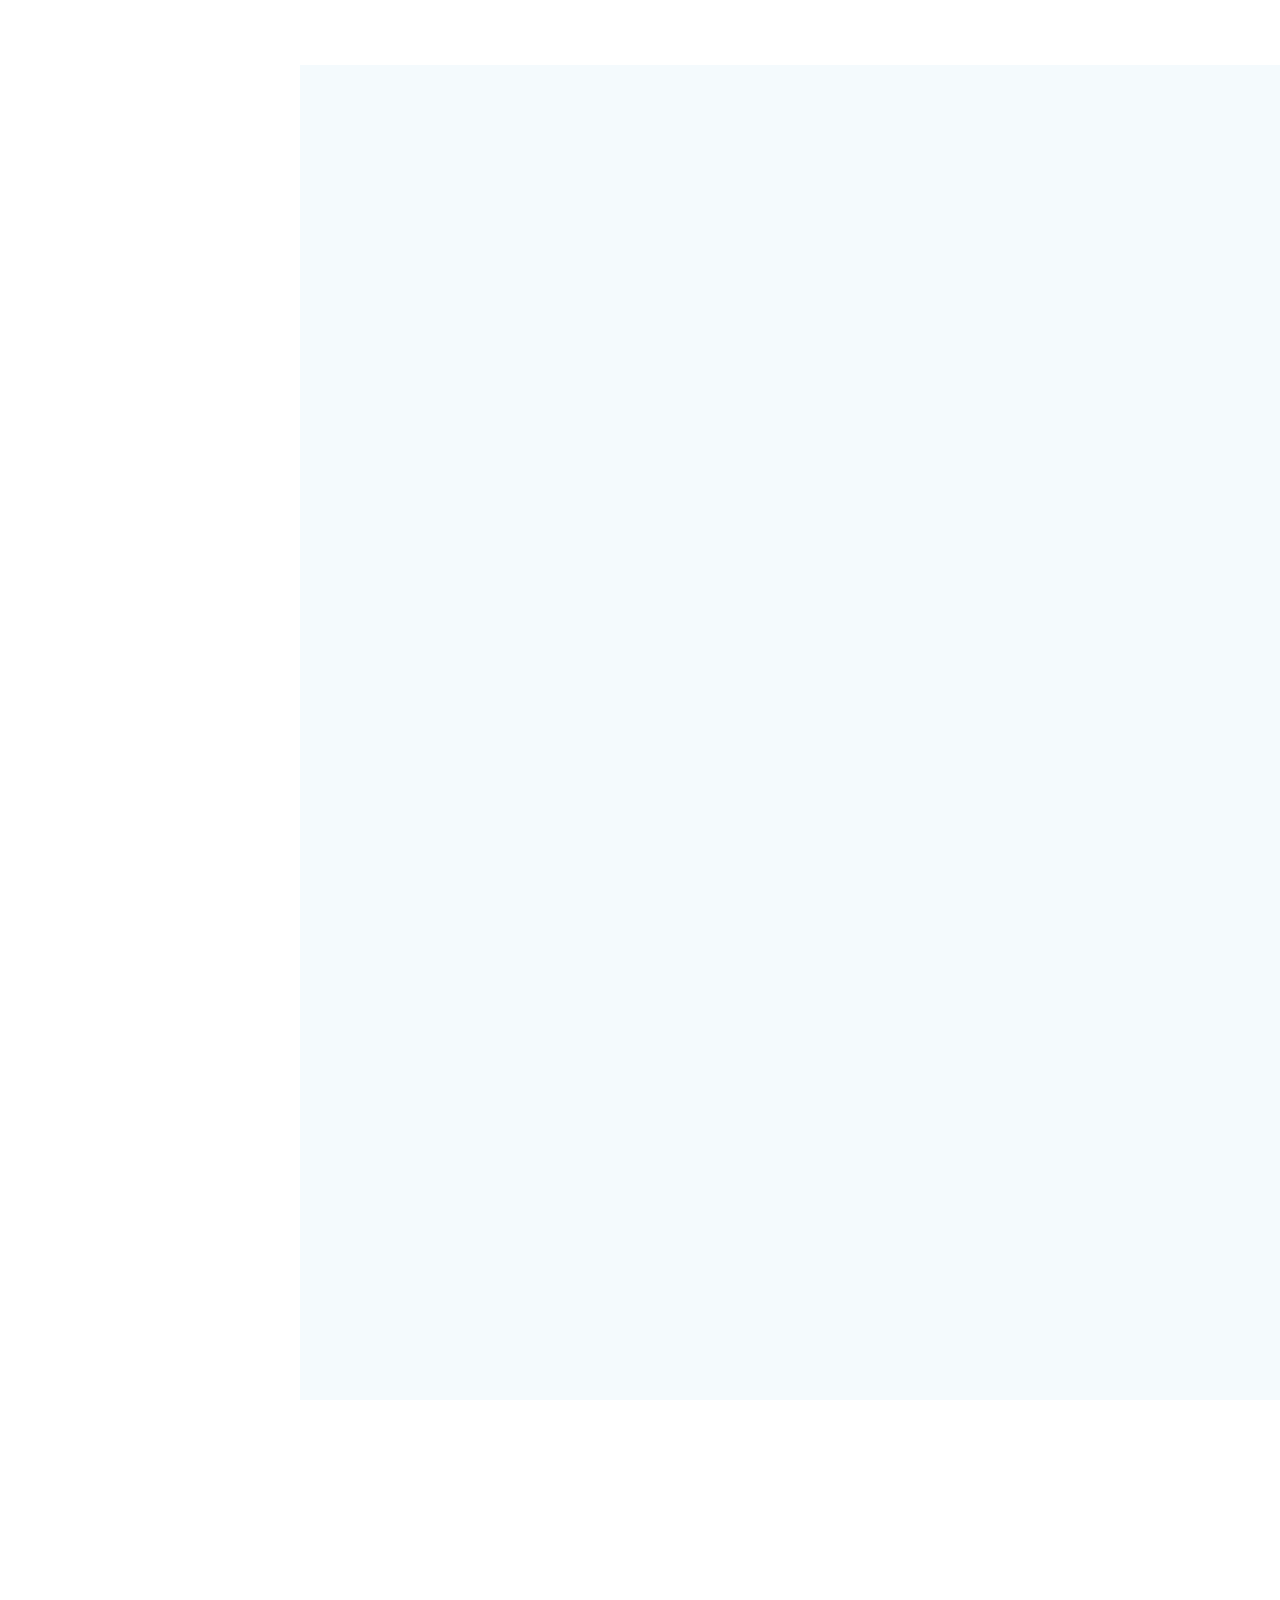
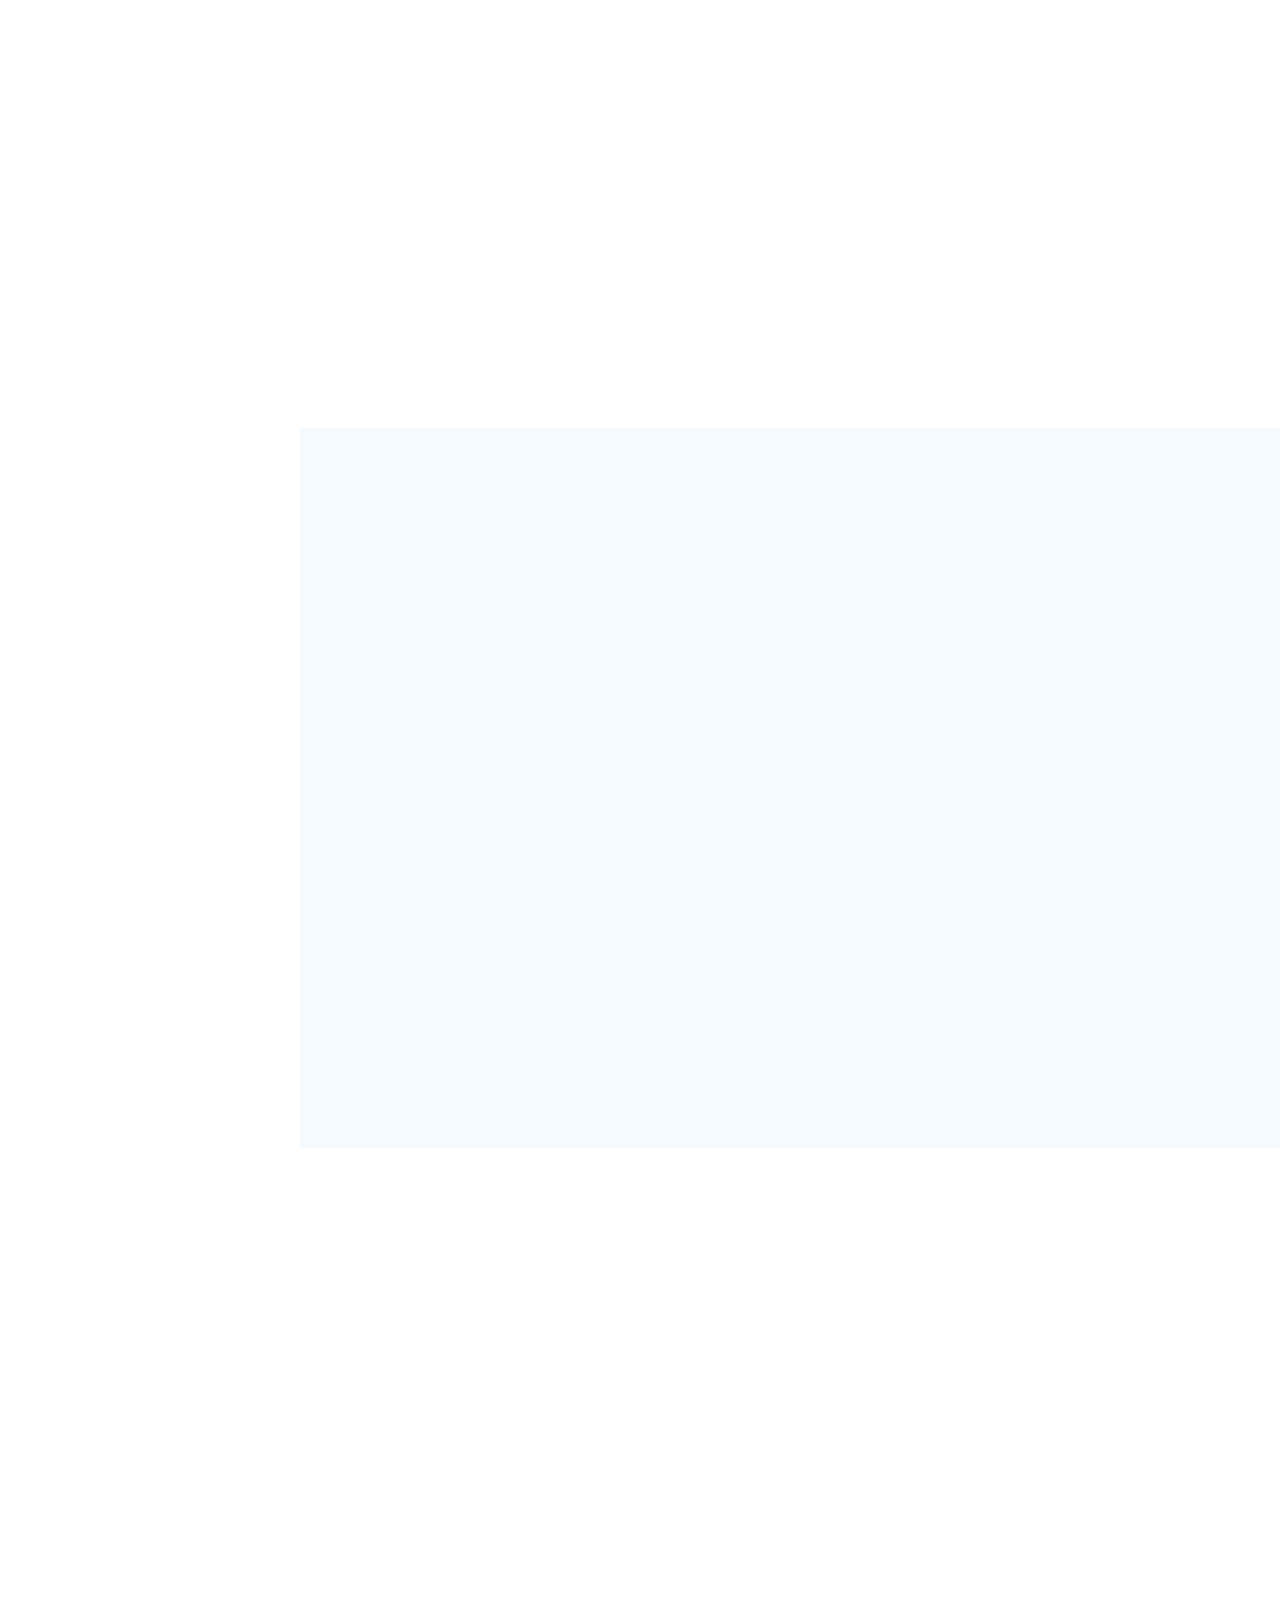
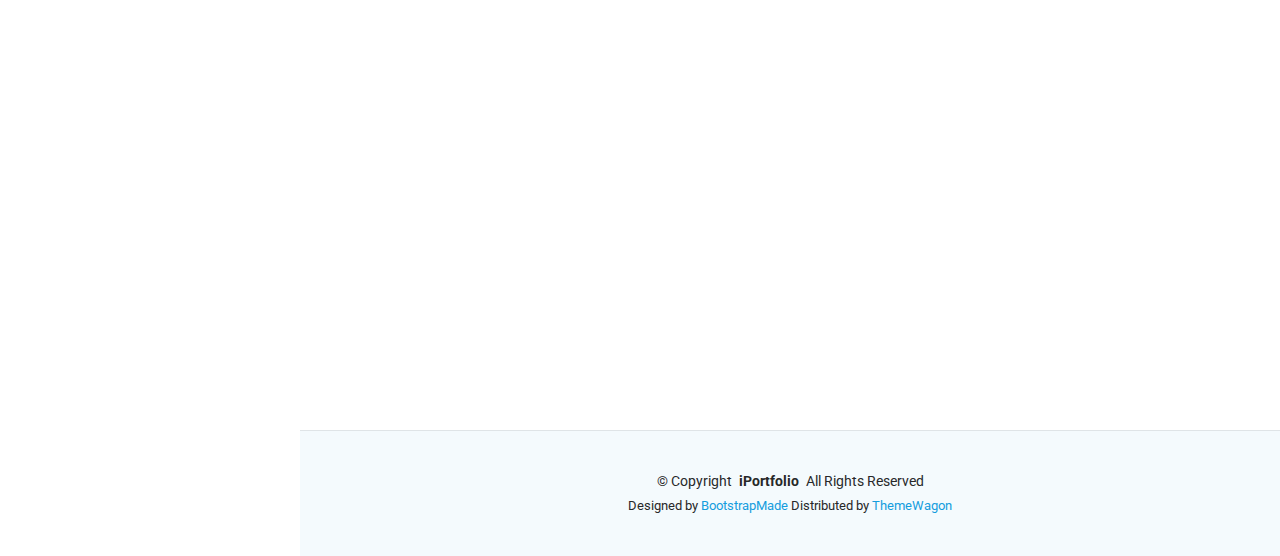
==== commit b9590bfd: "오늘은 여기까지" ====
--- a/index.html
+++ b/index.html
@@ -4,7 +4,7 @@
 <head>
   <meta charset="utf-8">
   <meta content="width=device-width, initial-scale=1.0" name="viewport">
-  <title>Index - iPortfolio Bootstrap Template</title>
+  <title>portfolio</title>
   <meta content="" name="description">
   <meta content="" name="keywords">
 
@@ -41,7 +41,7 @@
     <i class="header-toggle d-xl-none bi bi-list"></i>
 
     <div class="profile-img">
-      <img src="assets/img/my-profile-img.jpg" alt="" class="img-fluid rounded-circle">
+      <img src="assets/img/profile.png" alt="" class="img-fluid rounded-circle">
     </div>
 
     <a href="index.html" class="logo d-flex align-items-center justify-content-center">
@@ -60,12 +60,12 @@
 
     <nav id="navmenu" class="navmenu">
       <ul>
-        <li><a href="#hero" class="active"><i class="bi bi-house navicon"></i>Home</a></li>
-        <li><a href="#about"><i class="bi bi-person navicon"></i> About</a></li>
-        <li><a href="#resume"><i class="bi bi-file-earmark-text navicon"></i> Resume</a></li>
-        <li><a href="#portfolio"><i class="bi bi-images navicon"></i> Portfolio</a></li>
-        <li><a href="#services"><i class="bi bi-hdd-stack navicon"></i> Services</a></li>
-        <li class="dropdown"><a href="#"><i class="bi bi-menu-button navicon"></i> <span>Dropdown</span> <i class="bi bi-chevron-down toggle-dropdown"></i></a>
+        <li><a href="#hero" class="active"><i class="bi bi-house navicon"></i>홈</a></li>
+        <li><a href="#about"><i class="bi bi-person navicon"></i> 소개</a></li>
+        <li><a href="#resume"><i class="bi bi-file-earmark-text navicon"></i> 경력</a></li>
+        <li><a href="#portfolio"><i class="bi bi-images navicon"></i> 포트폴리오</a></li>
+        <!--<li><a href="#services"><i class="bi bi-hdd-stack navicon"></i> Services</a></li>-->
+        <!--<li class="dropdown"><a href="#"><i class="bi bi-menu-button navicon"></i> <span>Dropdown</span> <i class="bi bi-chevron-down toggle-dropdown"></i></a>
           <ul>
             <li><a href="#">Dropdown 1</a></li>
             <li class="dropdown"><a href="#"><span>Deep Dropdown</span> <i class="bi bi-chevron-down toggle-dropdown"></i></a>
@@ -81,8 +81,8 @@
             <li><a href="#">Dropdown 3</a></li>
             <li><a href="#">Dropdown 4</a></li>
           </ul>
-        </li>
-        <li><a href="#contact"><i class="bi bi-envelope navicon"></i> Contact</a></li>
+        </li>-->
+        <li><a href="#contact"><i class="bi bi-envelope navicon"></i> 연락 방법</a></li>
       </ul>
     </nav>
 
@@ -107,37 +107,39 @@
 
       <!-- Section Title -->
       <div class="container section-title" data-aos="fade-up">
-        <h2>About</h2>
-        <p>Magnam dolores commodi suscipit. Necessitatibus eius consequatur ex aliquid fuga eum quidem. Sit sint consectetur velit. Quisquam quos quisquam cupiditate. Et nemo qui impedit suscipit alias ea. Quia fugiat sit in iste officiis commodi quidem hic quas.</p>
+        <h2>소개</h2>
+        <p>안녕하세요.백엔드 개발자로 React와 Spring Boot를 기반으로 한 프로젝트와 jsp 환경의 경험 등 다양한 경험이 있습니다. API 설계, 데이터베이스 최적화, 웹 취약점 방지 등 안정적인 서비스 제공을 위한 다양한 기술 역량을 보유하고 있으며, 애자일 환경에서 팀원들과의 긴밀한 협업을 통해 신속하게 문제를
+          해결해왔습니다. 앞으로도 지속적인 기술 발전과 혁신적인 시스템 구축에 기여하고자 노력하겠습니다.</p>
       </div><!-- End Section Title -->
 
       <div class="container" data-aos="fade-up" data-aos-delay="100">
 
         <div class="row gy-4 justify-content-center">
           <div class="col-lg-4">
-            <img src="assets/img/my-profile-img.jpg" class="img-fluid" alt="">
+            <img src="assets/img/profile.png" class="img-fluid" alt="">
           </div>
           <div class="col-lg-8 content">
-            <h2>UI/UX Designer &amp; Web Developer.</h2>
+            <h2>Back-End Developer</h2>
             <p class="fst-italic py-3">
-              Lorem ipsum dolor sit amet, consectetur adipiscing elit, sed do eiusmod tempor incididunt ut labore et dolore
-              magna aliqua.
+              &emsp;
             </p>
             <div class="row">
               <div class="col-lg-6">
                 <ul>
-                  <li><i class="bi bi-chevron-right"></i> <strong>Birthday:</strong> <span>1 May 1995</span></li>
-                  <li><i class="bi bi-chevron-right"></i> <strong>Website:</strong> <span>www.example.com</span></li>
-                  <li><i class="bi bi-chevron-right"></i> <strong>Phone:</strong> <span>+123 456 7890</span></li>
-                  <li><i class="bi bi-chevron-right"></i> <strong>City:</strong> <span>New York, USA</span></li>
+                  <li><i class="bi bi-chevron-right"></i> <strong>birthday:</strong> <span>1994.06.22</span></li>
+                  <li><i class="bi bi-chevron-right"></i> <strong>phone:</strong> <span>010.9406.4387</span></li>
+                  <li><i class="bi bi-chevron-right"></i> <strong>work experience:</strong> <span>3년차</span></li>
+                  <li><i class="bi bi-chevron-right"></i> <strong>city:</strong> <span>안양시, 경기도</span></li>
+                  <!--<li><p>&emsp;</p></li>-->
                 </ul>
               </div>
               <div class="col-lg-6">
                 <ul>
-                  <li><i class="bi bi-chevron-right"></i> <strong>Age:</strong> <span>30</span></li>
-                  <li><i class="bi bi-chevron-right"></i> <strong>Degree:</strong> <span>Master</span></li>
-                  <li><i class="bi bi-chevron-right"></i> <strong>Email:</strong> <span>email@example.com</span></li>
-                  <li><i class="bi bi-chevron-right"></i> <strong>Freelance:</strong> <span>Available</span></li>
+                  <li><i class="bi bi-chevron-right"></i> <strong>age:</strong> <span>32</span></li>
+                  <li><i class="bi bi-chevron-right"></i> <strong>email:</strong> <span>jaei_park@naver.com</span></li>
+                  <li><i class="bi bi-chevron-right"></i> <strong>education:</strong> <span>학사학위</span></li>
+                  <li><i class="bi bi-chevron-right"></i> <strong>freelance:</strong> <span>o</span></li>
+                  <!--<li><p>&emsp;</p></li>-->
                 </ul>
               </div>
             </div>
@@ -153,7 +155,7 @@
     </section><!-- /About Section -->
 
     <!-- Stats Section -->
-    <section id="stats" class="stats section">
+    <!--<section id="stats" class="stats section">
 
       <div class="container" data-aos="fade-up" data-aos-delay="100">
 
@@ -165,7 +167,7 @@
               <span data-purecounter-start="0" data-purecounter-end="232" data-purecounter-duration="1" class="purecounter"></span>
               <p><strong>Happy Clients</strong> <span>consequuntur quae</span></p>
             </div>
-          </div><!-- End Stats Item -->
+          </div>&lt;!&ndash; End Stats Item &ndash;&gt;
 
           <div class="col-lg-3 col-md-6">
             <div class="stats-item">
@@ -173,7 +175,7 @@
               <span data-purecounter-start="0" data-purecounter-end="521" data-purecounter-duration="1" class="purecounter"></span>
               <p><strong>Projects</strong> <span>adipisci atque cum quia aut</span></p>
             </div>
-          </div><!-- End Stats Item -->
+          </div>&lt;!&ndash; End Stats Item &ndash;&gt;
 
           <div class="col-lg-3 col-md-6">
             <div class="stats-item">
@@ -181,7 +183,7 @@
               <span data-purecounter-start="0" data-purecounter-end="1453" data-purecounter-duration="1" class="purecounter"></span>
               <p><strong>Hours Of Support</strong> <span>aut commodi quaerat</span></p>
             </div>
-          </div><!-- End Stats Item -->
+          </div>&lt;!&ndash; End Stats Item &ndash;&gt;
 
           <div class="col-lg-3 col-md-6">
             <div class="stats-item">
@@ -189,13 +191,13 @@
               <span data-purecounter-start="0" data-purecounter-end="32" data-purecounter-duration="1" class="purecounter"></span>
               <p><strong>Hard Workers</strong> <span>rerum asperiores dolor</span></p>
             </div>
-          </div><!-- End Stats Item -->
+          </div>&lt;!&ndash; End Stats Item &ndash;&gt;
 
         </div>
 
       </div>
 
-    </section><!-- /Stats Section -->
+    </section>&lt;!&ndash; /Stats Section &ndash;&gt;-->
 
     <!-- Skills Section -->
     <section id="skills" class="skills section light-background">
--- a/assets/css/main.css
+++ b/assets/css/main.css
@@ -315,7 +315,7 @@
 .navmenu a:hover .navicon,
 .navmenu .active .navicon,
 .navmenu .active:focus .navicon {
-  color: var(--accent-color);
+  color: #96D5D7;
 }
 
 .navmenu .active .toggle-dropdown,
